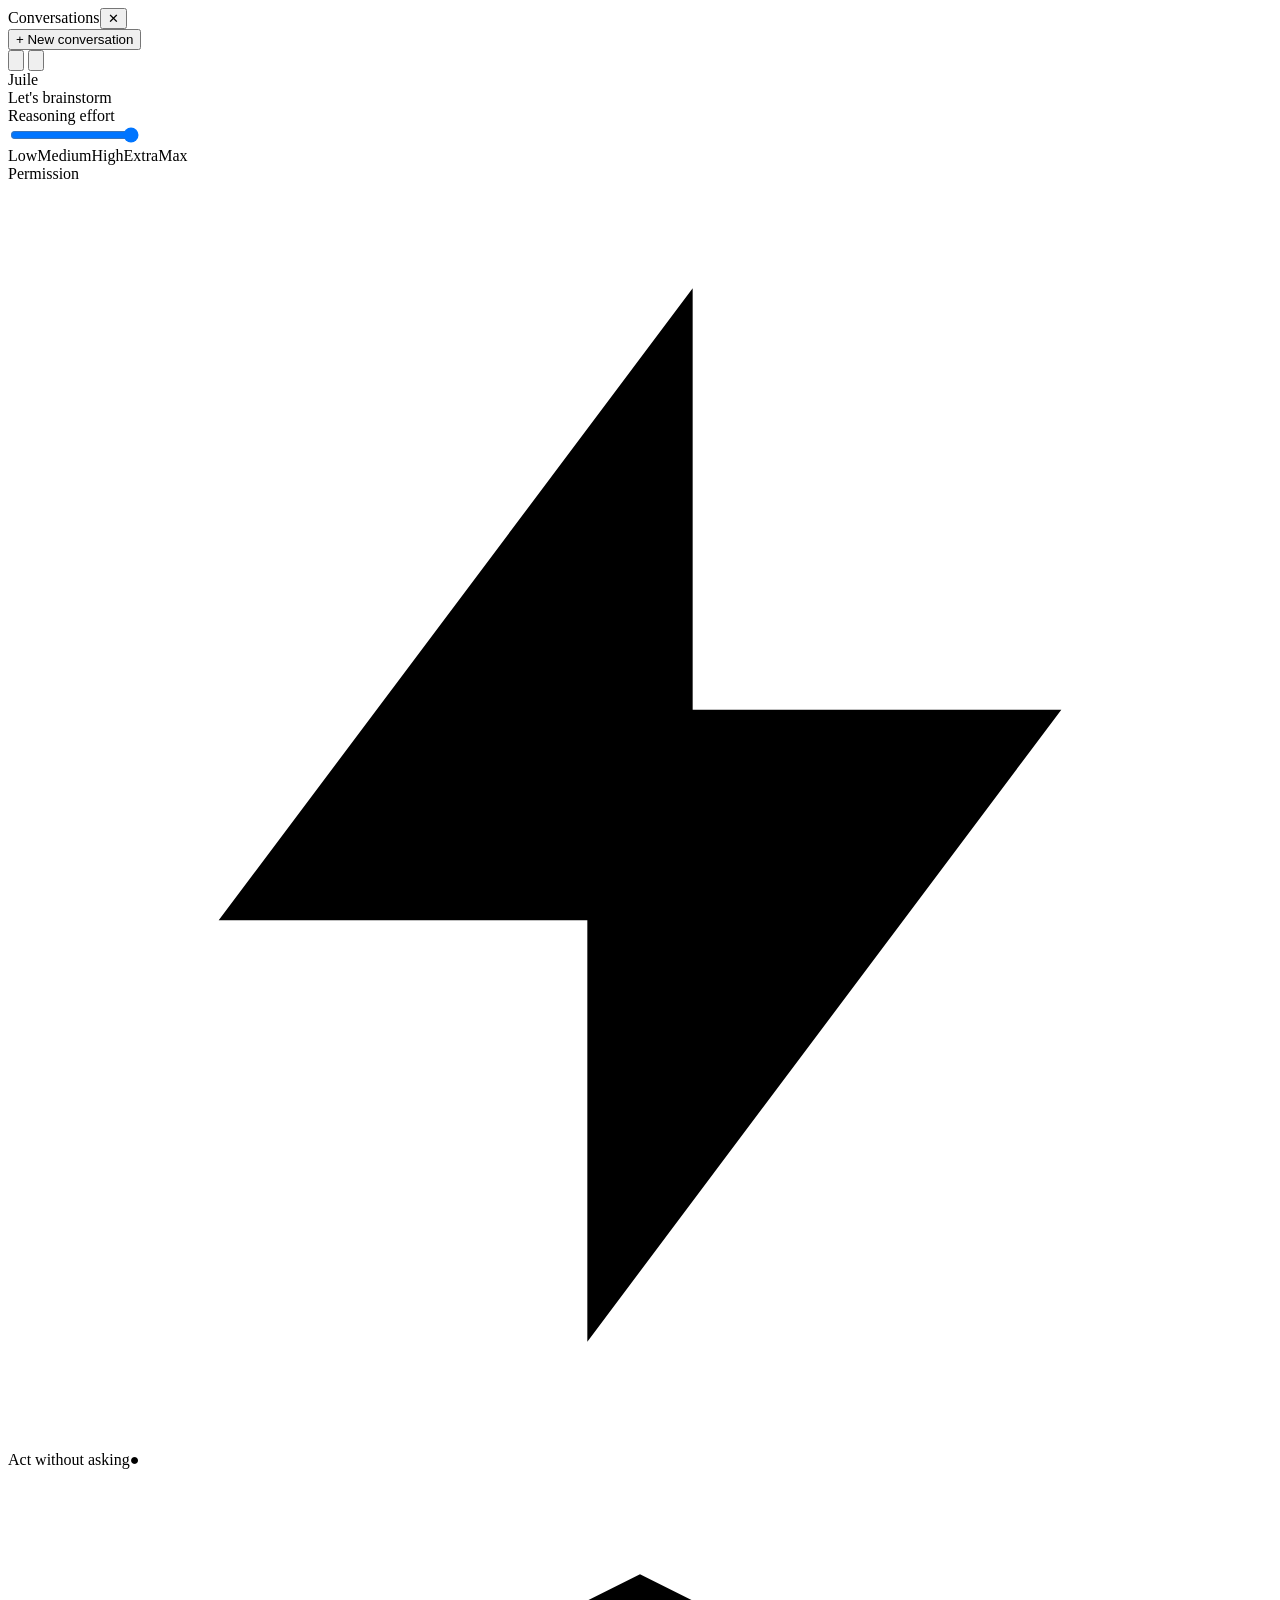
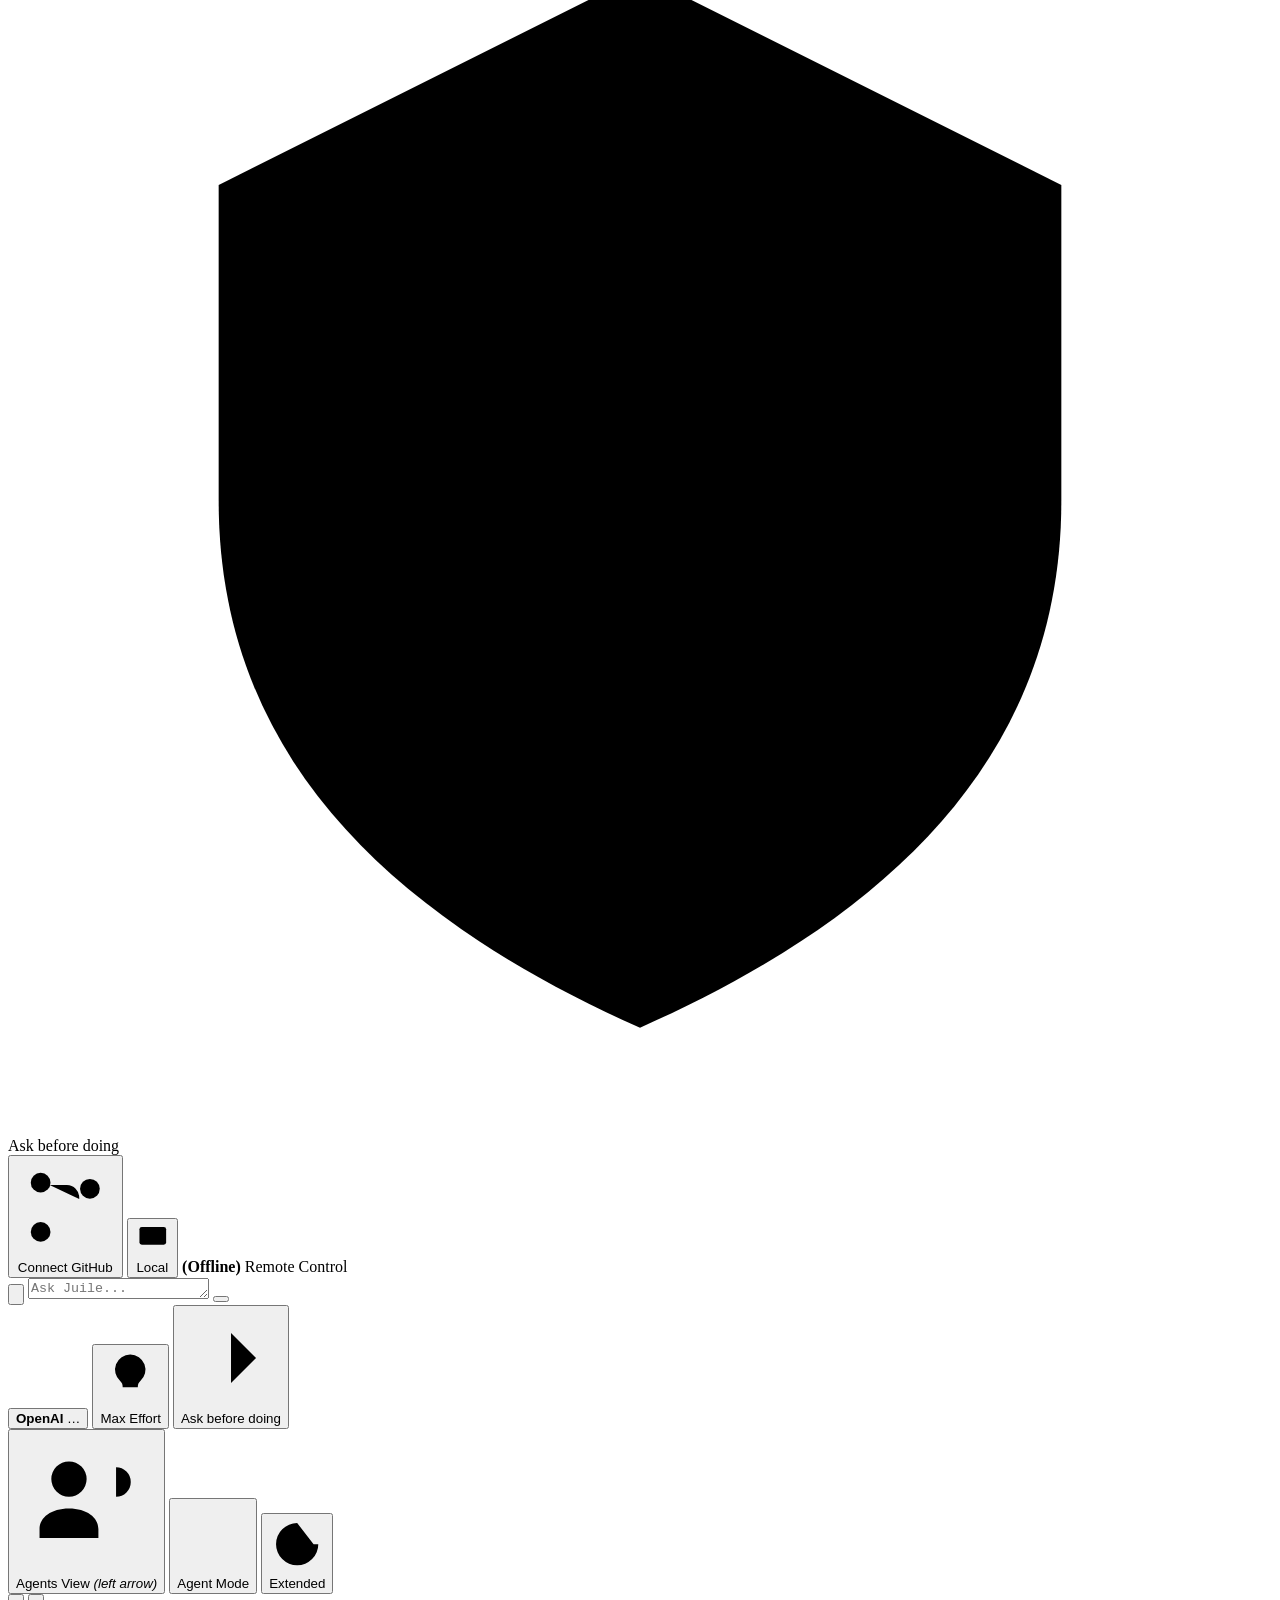
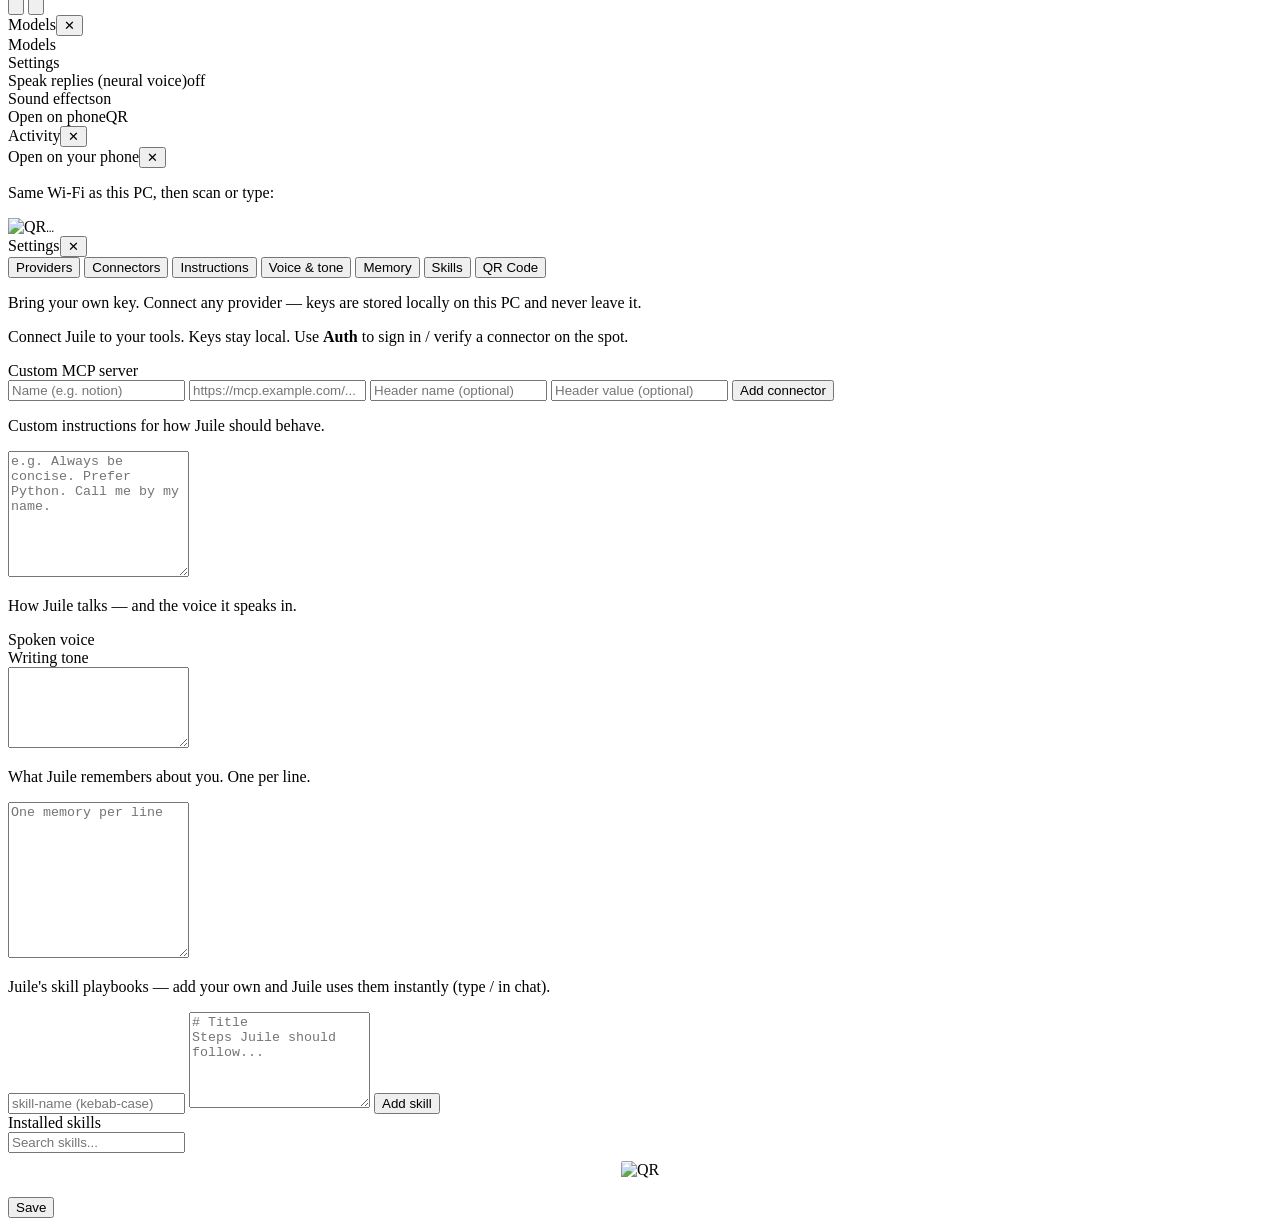
==== juile-arch-linux/web/index.html @ 680b4dbb "Add Juile builds: juile-windows and juile-arch-linux - juile-windows/: Windows build (Juile.bat laun" ====
<!DOCTYPE html>
<html lang="en">
<head>
  <meta charset="UTF-8" />
  <meta name="viewport" content="width=device-width, initial-scale=1.0, maximum-scale=1.0" />
  <title>Juile</title>
  <link rel="icon" type="image/png" href="/logo.png?v=9" />
  <link rel="apple-touch-icon" href="/logo.png?v=9" />
  <link rel="preconnect" href="https://fonts.googleapis.com" />
  <link rel="preconnect" href="https://fonts.gstatic.com" crossorigin />
  <link href="https://fonts.googleapis.com/css2?family=Instrument+Sans:wght@400;500;600;700;800&family=Young+Serif&display=swap" rel="stylesheet" />
  <link rel="stylesheet" href="/styles.css?v=9" />
  <link rel="stylesheet" href="/styles2.css?v=9" />
  <link rel="stylesheet" href="/styles3.css?v=9" />
  <script src="https://cdn.jsdelivr.net/npm/marked/marked.min.js"></script>
  <script src="https://cdn.jsdelivr.net/npm/dompurify@3/dist/purify.min.js"></script>
  <script src="https://cdn.jsdelivr.net/npm/chart.js@4"></script>
</head>
<body>
  <!-- warm gradient background + soft glows -->
  <div class="bg" aria-hidden="true"><span class="glow g1"></span><span class="glow g2"></span><span class="glow g3"></span></div>

  <!-- left conversation sidebar -->
  <aside id="convPanel">
    <div class="cpHead"><span>Conversations</span><button id="cpClose" class="x">✕</button></div>
    <button id="cpNew" class="cpNew">+ New conversation</button>
    <div id="convPanelList"></div>
  </aside>

  <!-- top-left: new conversation + conversations list + title -->
  <header id="topbar">
    <button class="tlbtn" id="iconPlus" title="New conversation"><svg viewBox="0 0 24 24"><line x1="12" y1="5" x2="12" y2="19"/><line x1="5" y1="12" x2="19" y2="12"/></svg></button>
    <button class="tlbtn" id="greetingPill" title="Conversations">
      <svg viewBox="0 0 24 24"><circle cx="12" cy="12" r="8.5"/><circle cx="12" cy="12" r="3"/></svg>
    </button>
    <div id="greetingText" class="convtitle">Juile</div>
  </header>

  <!-- center presence + transcript (fades into the orbs) -->
  <main id="stage">
    <div id="transcript"></div>
    <div id="circles"><span class="circle"></span><span class="circle"></span><span class="circle"></span><span class="circle"></span></div>
    <div id="greeting">Let's brainstorm</div>
  </main>

  <!-- composer -->
  <div id="composer">
    <div id="attachments"></div>
    <div id="imgPreview" class="hidden"></div>
    <div id="jstatus" class="hidden"></div>
    <div id="queue"></div>

    <!-- floating menus (open upward, liquid glass) -->
    <div id="cmdMenu" class="hidden"></div>
    <div id="plusMenu" class="hidden"></div>
    <div id="ghMenu" class="popmenu hidden"></div>
    <div id="localMenu" class="popmenu hidden"></div>
    <div id="modeMenu" class="popmenu hidden"></div>
    <div id="speedMenu" class="popmenu hidden"></div>
    <div id="effortMenu" class="popmenu hidden">
      <div class="dd-title">Reasoning effort</div>
      <input type="range" min="0" max="4" step="1" value="4" id="effortSlider" />
      <div class="dd-scale"><span>Low</span><span>Medium</span><span>High</span><span>Extra</span><span>Max</span></div>
      <div class="dd-title">Permission</div>
      <div class="dd-opt" data-perm="bypass"><svg viewBox="0 0 24 24"><polygon points="13 2 4 14 11 14 11 22 20 10 13 10 13 2"/></svg><span>Act without asking</span><span class="ck" id="ckBypass">●</span></div>
      <div class="dd-opt" data-perm="ask"><svg viewBox="0 0 24 24"><path d="M12 2l8 4v6c0 5-3.5 8-8 10-4.5-2-8-5-8-10V6z"/></svg><span>Ask before doing</span><span class="ck" id="ckAsk"></span></div>
    </div>
    <div id="askMenu" class="hidden"></div>
    <div id="permMenu" class="hidden"></div>

    <div class="cbox">
      <!-- context bar: GitHub repo / Local folder / Remote control -->
      <div id="ctxBar">
        <button class="cchip" id="ghChip" title="GitHub access">
          <svg viewBox="0 0 24 24" class="i-branch"><circle cx="6" cy="6" r="2.4"/><circle cx="6" cy="18" r="2.4"/><circle cx="18" cy="7.5" r="2.4"/><path d="M6 8.4v7.2M8.2 6.6h4.2a3 3 0 0 1 3 3v.4"/></svg>
          <span id="ghChipText">Connect GitHub</span>
        </button>
        <button class="cchip" id="localChip" title="Local folder focus">
          <svg viewBox="0 0 24 24" class="i-local"><rect x="3" y="4" width="18" height="12" rx="1.6"/><path d="M2 20h20"/></svg>
          <span id="localChipText">Local</span>
        </button>
        <span class="cchip status" id="remoteChip" title="Phone ↔ PC link">
          <span class="rdot"></span><b id="remoteState">(Offline)</b>&nbsp;Remote Control
        </span>
      </div>

      <!-- agents view (replaces the input row when toggled) -->
      <div id="agentsView" class="hidden"></div>

      <!-- input row -->
      <div id="inputBar">
        <button class="plus" id="addBtn" title="More"><svg viewBox="0 0 24 24"><line x1="12" y1="5" x2="12" y2="19"/><line x1="5" y1="12" x2="19" y2="12"/></svg></button>
        <textarea id="input" rows="1" placeholder="Ask Juile..."></textarea>
        <button class="send" id="sendBtn" title="Send"></button>
      </div>

      <!-- meta row: model / effort / permission -->
      <div id="metaRow">
        <button class="mchip model" id="modelChip"><b>OpenAI</b> <span id="modelName">…</span></button>
        <span class="mdot"></span>
        <button class="mchip" id="effortPill"><svg viewBox="0 0 24 24" class="i-bulb"><path d="M9 18h6M10 21h4M12 3a6 6 0 0 0-4 10.5c.8.8 1 1.4 1 2.5h6c0-1.1.2-1.7 1-2.5A6 6 0 0 0 12 3z"/></svg><span id="effortLabel">Max Effort</span></button>
        <span class="mdot"></span>
        <button class="mchip" id="permChip"><svg viewBox="0 0 24 24" class="i-perm"><path d="M5 12h13M12 6l6 6-6 6"/></svg><span id="permChipText">Ask before doing</span></button>
      </div>

      <!-- mode row: agents view / interaction mode / speed -->
      <div id="modeRow">
        <button class="mchip" id="agentsBtn"><svg viewBox="0 0 24 24" class="i-agents"><path d="M9 11a3 3 0 1 0 0-6 3 3 0 0 0 0 6zm0 2c-3 0-5 1.5-5 3.5V18h10v-1.5C14 14.5 12 13 9 13zm8-2a2.5 2.5 0 1 0 0-5"/></svg><span>Agents View</span> <i>(left arrow)</i></button>
        <button class="mchip" id="imodeChip"><svg viewBox="0 0 24 24" class="i-mode"><path d="M3 6h18M3 12h18M3 18h12"/></svg><span id="imodeLabel">Agent Mode</span></button>
        <button class="mchip" id="speedChip"><svg viewBox="0 0 24 24" class="i-speed"><path d="M12 3a9 9 0 1 0 9 9h-2M12 12l5-3"/></svg><span id="speedLabel">Extended</span></button>
      </div>
    </div>
  </div>

  <!-- bottom-left: settings + activity -->
  <div id="bottomLeft">
    <button class="blbtn" id="iconTune" title="Settings"><svg viewBox="0 0 24 24"><line x1="4" y1="8" x2="20" y2="8"/><circle cx="9" cy="8" r="2.4"/><line x1="4" y1="16" x2="20" y2="16"/><circle cx="15" cy="16" r="2.4"/></svg></button>
    <button class="blbtn" id="iconShare" title="Activity log"><svg viewBox="0 0 24 24"><circle cx="6" cy="12" r="2.3"/><circle cx="18" cy="6" r="2.3"/><circle cx="18" cy="18" r="2.3"/><line x1="8" y1="11" x2="16" y2="7"/><line x1="8" y1="13" x2="16" y2="17"/></svg></button>
  </div>

  <input type="file" id="fileInput" multiple hidden />

  <div id="modelPanel" class="panel hidden">
    <div class="panel-head">Models<button class="x" data-close="modelPanel">✕</button></div>
    <div id="providerList"></div>
    <div class="panel-sub">Models</div>
    <div id="modelList"></div>
    <div class="panel-sub">Settings</div>
    <div class="opt" id="ttsToggle"><span>Speak replies (neural voice)</span><span class="badge" id="ttsState">off</span></div>
    <div class="opt" id="sfxToggle"><span>Sound effects</span><span class="badge on" id="sfxState">on</span></div>
    <div class="opt" id="phoneOpt"><span>Open on phone</span><span class="badge">QR</span></div>
  </div>

  <aside id="logPanel" class="hidden">
    <div class="panel-head">Activity<button class="x" data-close="logPanel">✕</button></div>
    <div id="logItems"></div>
  </aside>

  <div id="phonePanel" class="panel hidden">
    <div class="panel-head">Open on your phone<button class="x" data-close="phonePanel">✕</button></div>
    <p class="muted">Same Wi-Fi as this PC, then scan or type:</p>
    <img id="qr" src="/qr.png" alt="QR" /><code id="lanUrl">…</code>
  </div>

  <!-- settings modal -->
  <div id="settingsModal" class="modal hidden">
    <div class="modal-card">
      <div class="modal-head"><span>Settings</span><button class="x" data-close="settingsModal">✕</button></div>
      <div class="setrow">
      <div class="tabs">
        <button class="tab sel" data-tab="providers">Providers</button>
        <button class="tab" data-tab="conn">Connectors</button>
        <button class="tab" data-tab="instr">Instructions</button>
        <button class="tab" data-tab="tone">Voice &amp; tone</button>
        <button class="tab" data-tab="mem">Memory</button>
        <button class="tab" data-tab="skills">Skills</button>
        <button class="tab" data-tab="qr">QR Code</button>
      </div>
      <div class="setpanes">

      <div class="tabpane" data-pane="providers">
        <p class="muted small">Bring your own key. Connect any provider — keys are stored locally on this PC and never leave it.</p>
        <div id="provForm"></div>
      </div>

      <div class="tabpane hidden" data-pane="conn">
        <p class="muted small">Connect Juile to your tools. Keys stay local. Use <b>Auth</b> to sign in / verify a connector on the spot.</p>
        <div id="mcpForm"></div>
        <div class="panel-sub">Custom MCP server</div>
        <input id="connName" placeholder="Name (e.g. notion)" />
        <input id="connUrl" placeholder="https://mcp.example.com/..." />
        <input id="connHName" placeholder="Header name (optional)" />
        <input id="connHVal" placeholder="Header value (optional)" />
        <button id="connAdd" class="primary">Add connector</button>
        <div id="connList"></div>
      </div>

      <div class="tabpane hidden" data-pane="instr">
        <p class="muted small">Custom instructions for how Juile should behave.</p>
        <textarea id="setInstr" rows="8" placeholder="e.g. Always be concise. Prefer Python. Call me by my name."></textarea>
      </div>
      <div class="tabpane hidden" data-pane="tone">
        <p class="muted small">How Juile talks — and the voice it speaks in.</p>
        <div class="panel-sub">Spoken voice</div>
        <div id="voicePicker" class="voicegrid"></div>
        <div class="panel-sub">Writing tone</div>
        <textarea id="setTone" rows="5"></textarea>
      </div>
      <div class="tabpane hidden" data-pane="mem">
        <p class="muted small">What Juile remembers about you. One per line.</p>
        <textarea id="setMem" rows="10" placeholder="One memory per line"></textarea>
      </div>
      <div class="tabpane hidden" data-pane="skills">
        <p class="muted small">Juile's skill playbooks — add your own and Juile uses them instantly (type / in chat).</p>
        <input id="skillName" placeholder="skill-name (kebab-case)" />
        <textarea id="skillBody" rows="6" placeholder="# Title&#10;Steps Juile should follow..."></textarea>
        <button id="skillAdd" class="primary">Add skill</button>
        <div class="panel-sub">Installed skills</div>
        <input id="skillSearch" placeholder="Search skills..." />
        <div id="skillList" style="max-height:240px;overflow:auto"></div>
      </div>
      <div class="tabpane hidden" data-pane="qr" style="text-align:center">
        <img id="qr2" src="/qr.png" alt="QR" style="width:200px;background:#fff;border-radius:10px;padding:8px" />
        <code id="lanUrl2" style="display:block;margin-top:10px"></code>
      </div>
      </div></div>
      <div class="modal-foot"><button id="setSave" class="primary">Save</button></div>
    </div>
  </div>

  <script src="/app.js?v=9"></script>
  <script src="/app2.js?v=9"></script>
  <script src="/app3.js?v=9"></script>
</body>
</html>
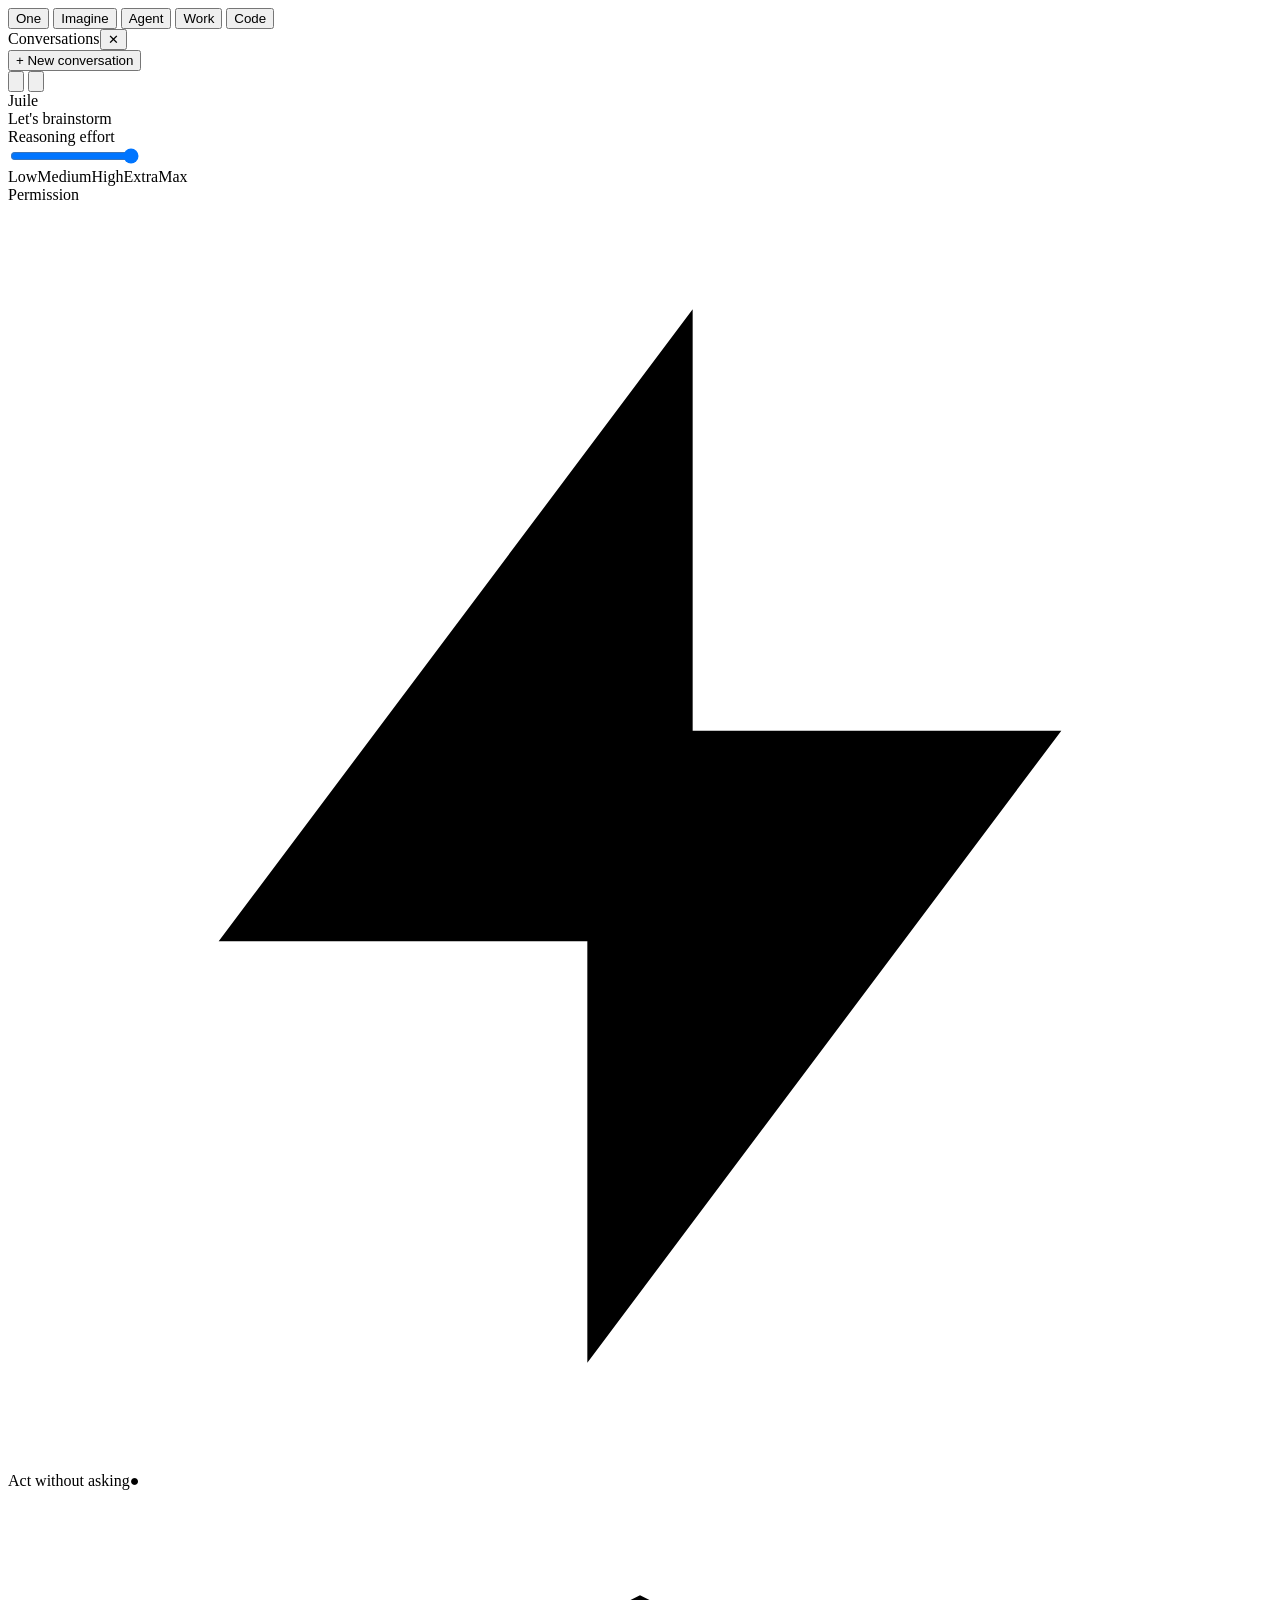
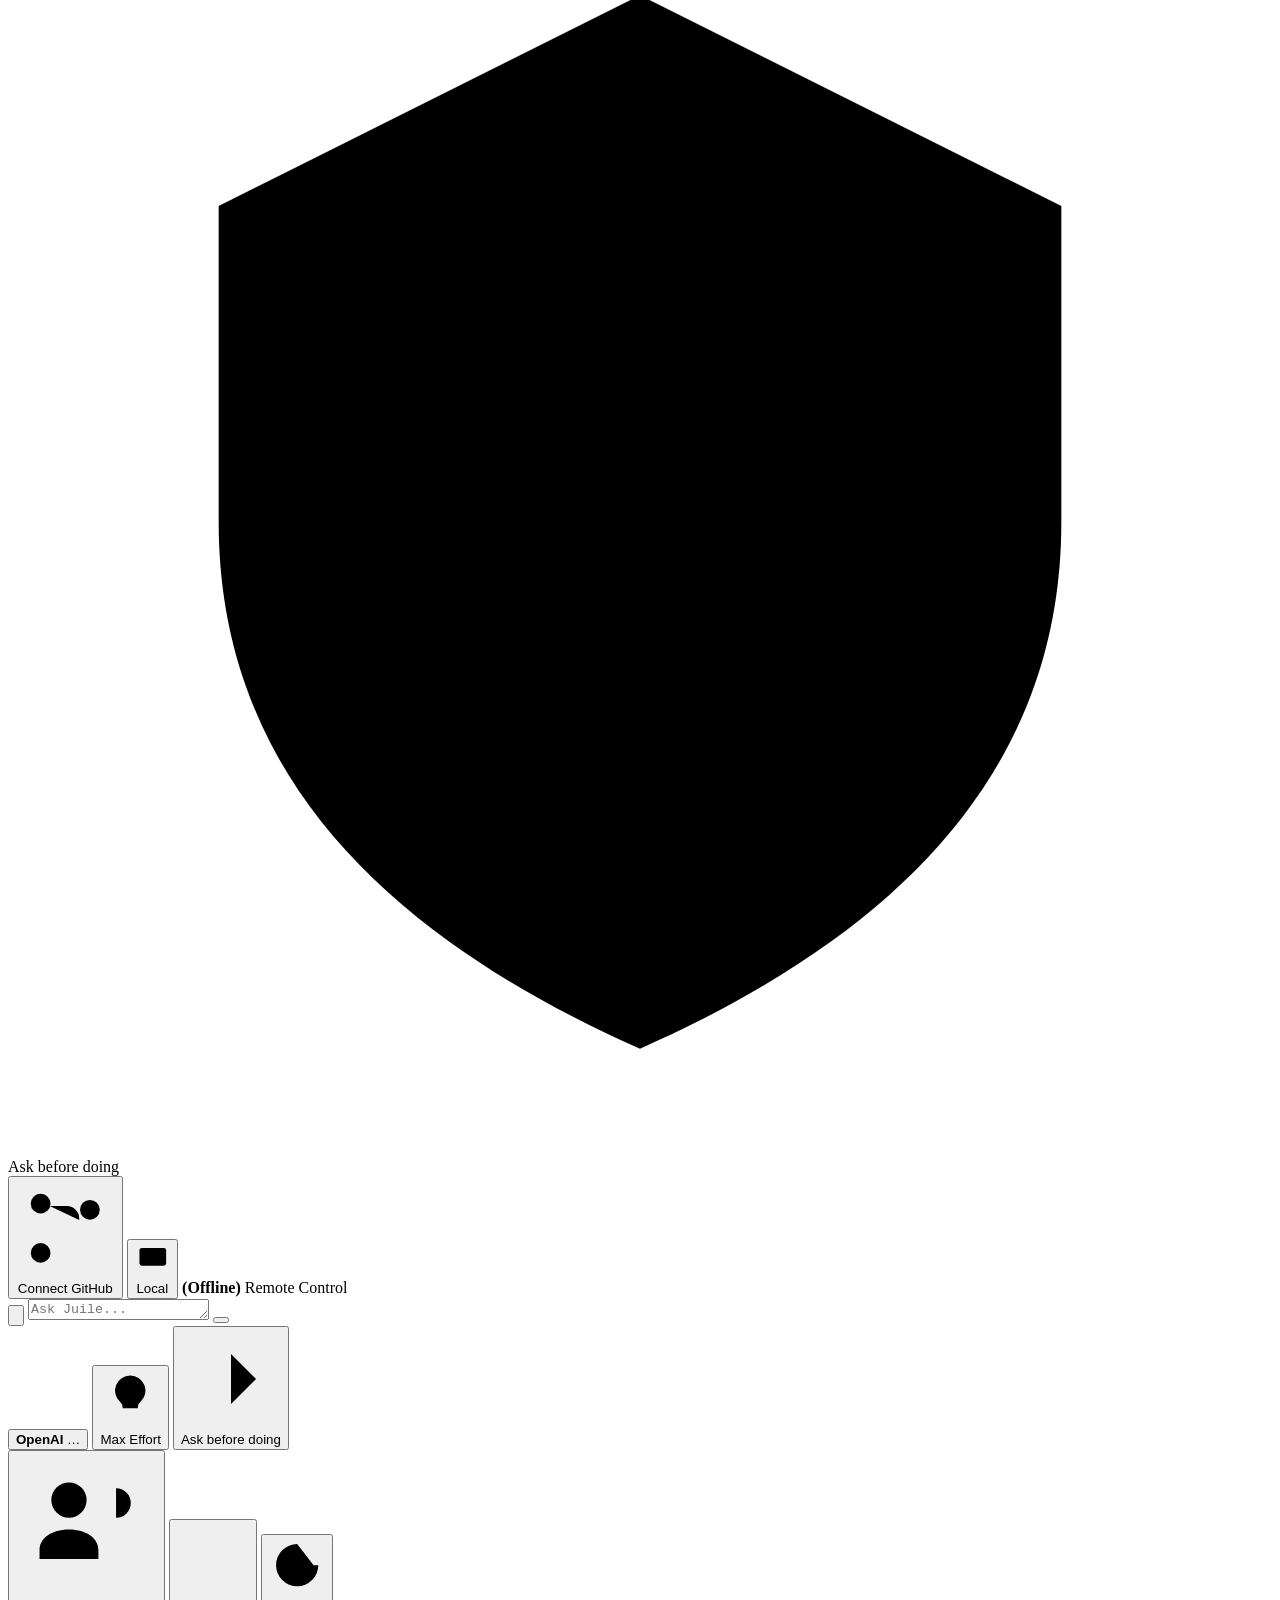
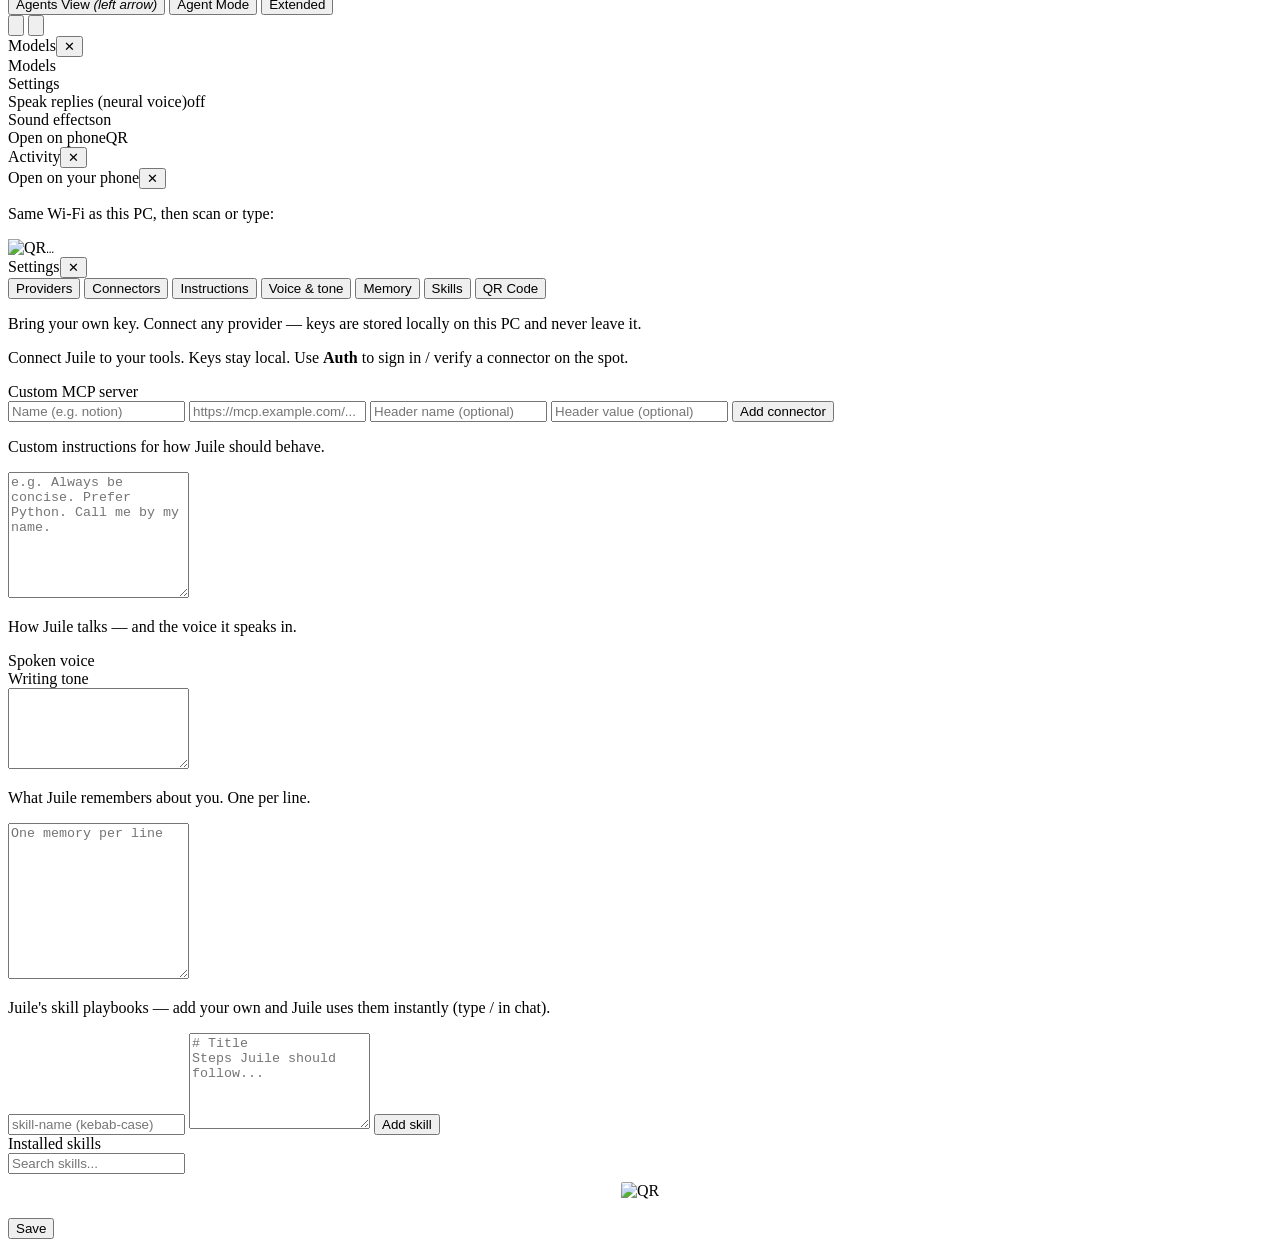
==== commit 98705ee5: "Add Infinite Agents mode + top sections nav (One/Imagine/Agent/Work/Code) #2 Infinite Agents: new in" ====
--- a/juile-arch-linux/web/index.html
+++ b/juile-arch-linux/web/index.html
@@ -4,14 +4,14 @@
   <meta charset="UTF-8" />
   <meta name="viewport" content="width=device-width, initial-scale=1.0, maximum-scale=1.0" />
   <title>Juile</title>
-  <link rel="icon" type="image/png" href="/logo.png?v=9" />
-  <link rel="apple-touch-icon" href="/logo.png?v=9" />
+  <link rel="icon" type="image/png" href="/logo.png?v=12" />
+  <link rel="apple-touch-icon" href="/logo.png?v=12" />
   <link rel="preconnect" href="https://fonts.googleapis.com" />
   <link rel="preconnect" href="https://fonts.gstatic.com" crossorigin />
   <link href="https://fonts.googleapis.com/css2?family=Instrument+Sans:wght@400;500;600;700;800&family=Young+Serif&display=swap" rel="stylesheet" />
-  <link rel="stylesheet" href="/styles.css?v=9" />
-  <link rel="stylesheet" href="/styles2.css?v=9" />
-  <link rel="stylesheet" href="/styles3.css?v=9" />
+  <link rel="stylesheet" href="/styles.css?v=12" />
+  <link rel="stylesheet" href="/styles2.css?v=12" />
+  <link rel="stylesheet" href="/styles3.css?v=12" />
   <script src="https://cdn.jsdelivr.net/npm/marked/marked.min.js"></script>
   <script src="https://cdn.jsdelivr.net/npm/dompurify@3/dist/purify.min.js"></script>
   <script src="https://cdn.jsdelivr.net/npm/chart.js@4"></script>
@@ -19,6 +19,16 @@
 <body>
   <!-- warm gradient background + soft glows -->
   <div class="bg" aria-hidden="true"><span class="glow g1"></span><span class="glow g2"></span><span class="glow g3"></span></div>
+
+  <!-- top sections nav -->
+  <nav id="topnav" aria-label="Sections">
+    <button class="navsec" data-sec="one">One</button>
+    <button class="navsec" data-sec="imagine">Imagine</button>
+    <button class="navsec sel" data-sec="agent">Agent</button>
+    <button class="navsec" data-sec="work">Work</button>
+    <button class="navsec" data-sec="code">Code</button>
+  </nav>
+  <div id="toast" class="hidden"></div>
 
   <!-- left conversation sidebar -->
   <aside id="convPanel">
@@ -172,6 +182,7 @@
         <input id="connHName" placeholder="Header name (optional)" />
         <input id="connHVal" placeholder="Header value (optional)" />
         <button id="connAdd" class="primary">Add connector</button>
+        <div id="connMsg" class="muted small"></div>
         <div id="connList"></div>
       </div>
 
@@ -208,8 +219,8 @@
     </div>
   </div>
 
-  <script src="/app.js?v=9"></script>
-  <script src="/app2.js?v=9"></script>
-  <script src="/app3.js?v=9"></script>
+  <script src="/app.js?v=12"></script>
+  <script src="/app2.js?v=12"></script>
+  <script src="/app3.js?v=12"></script>
 </body>
 </html>
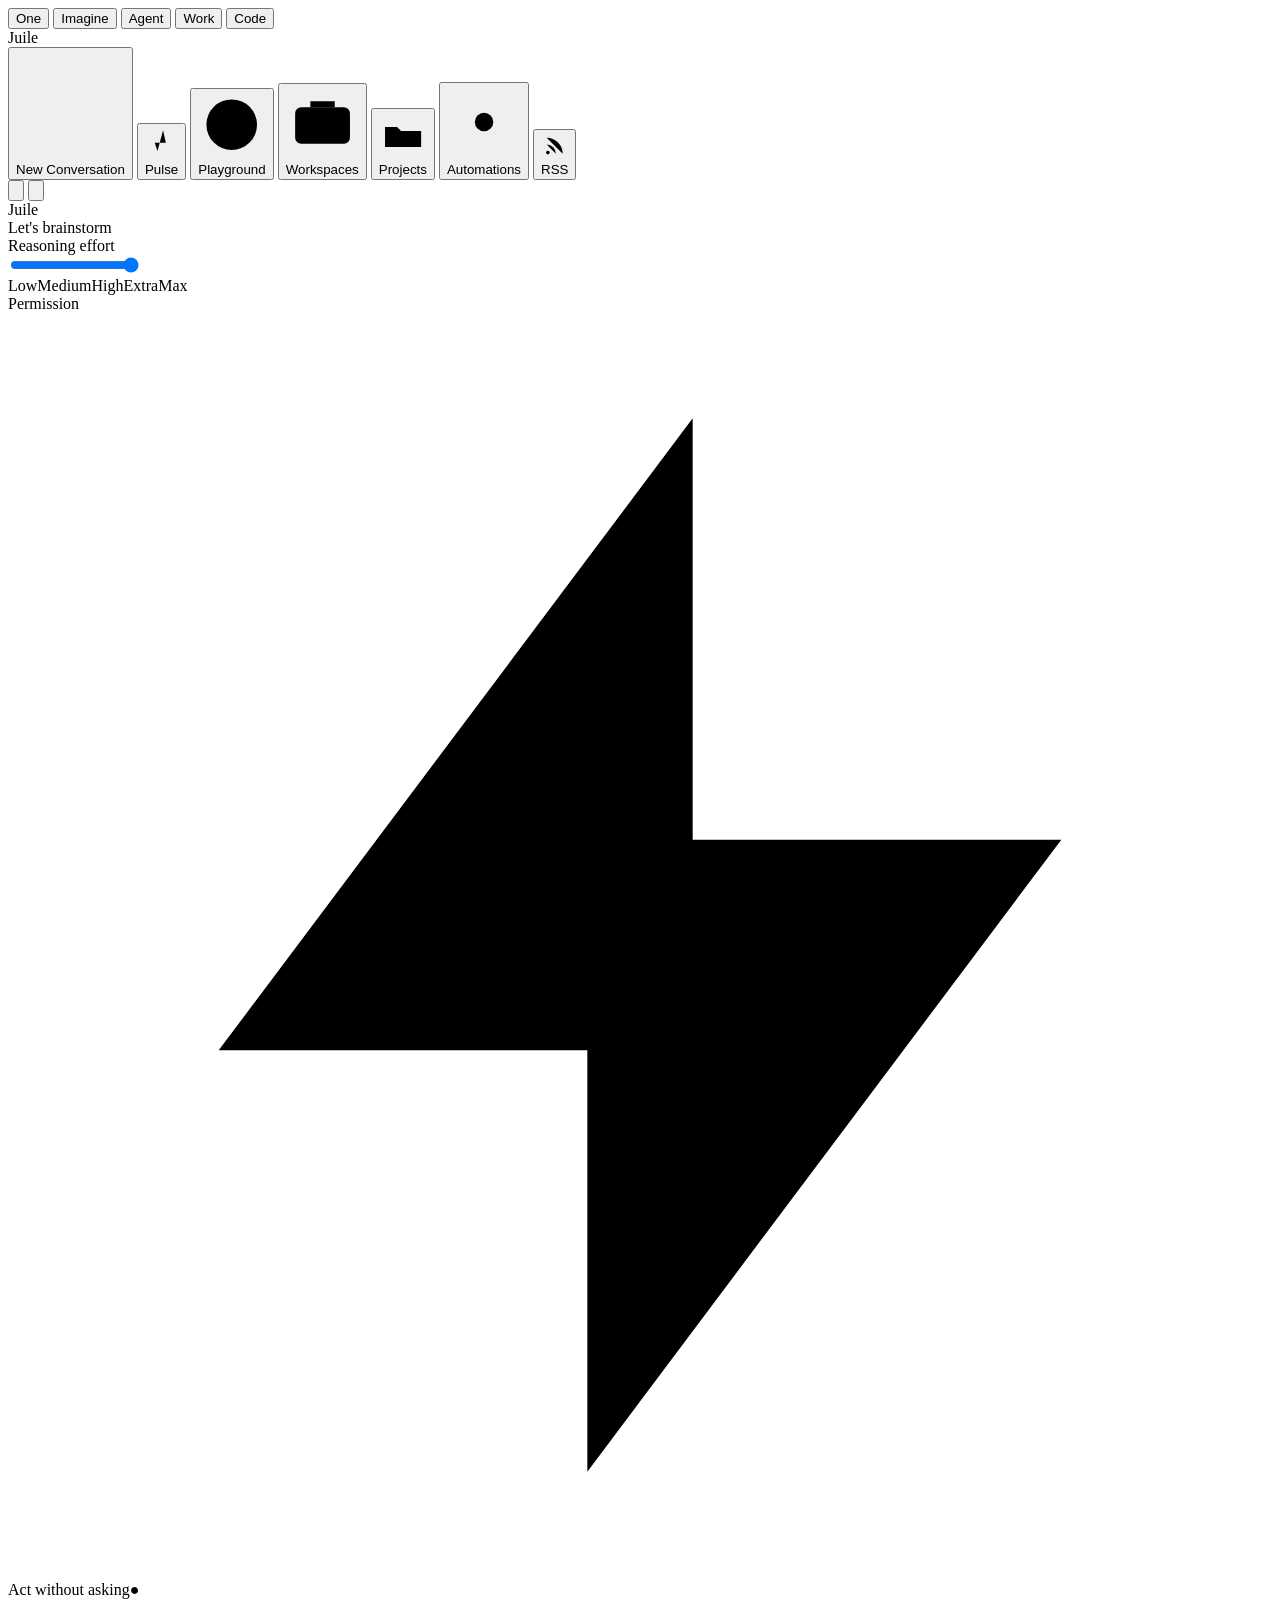
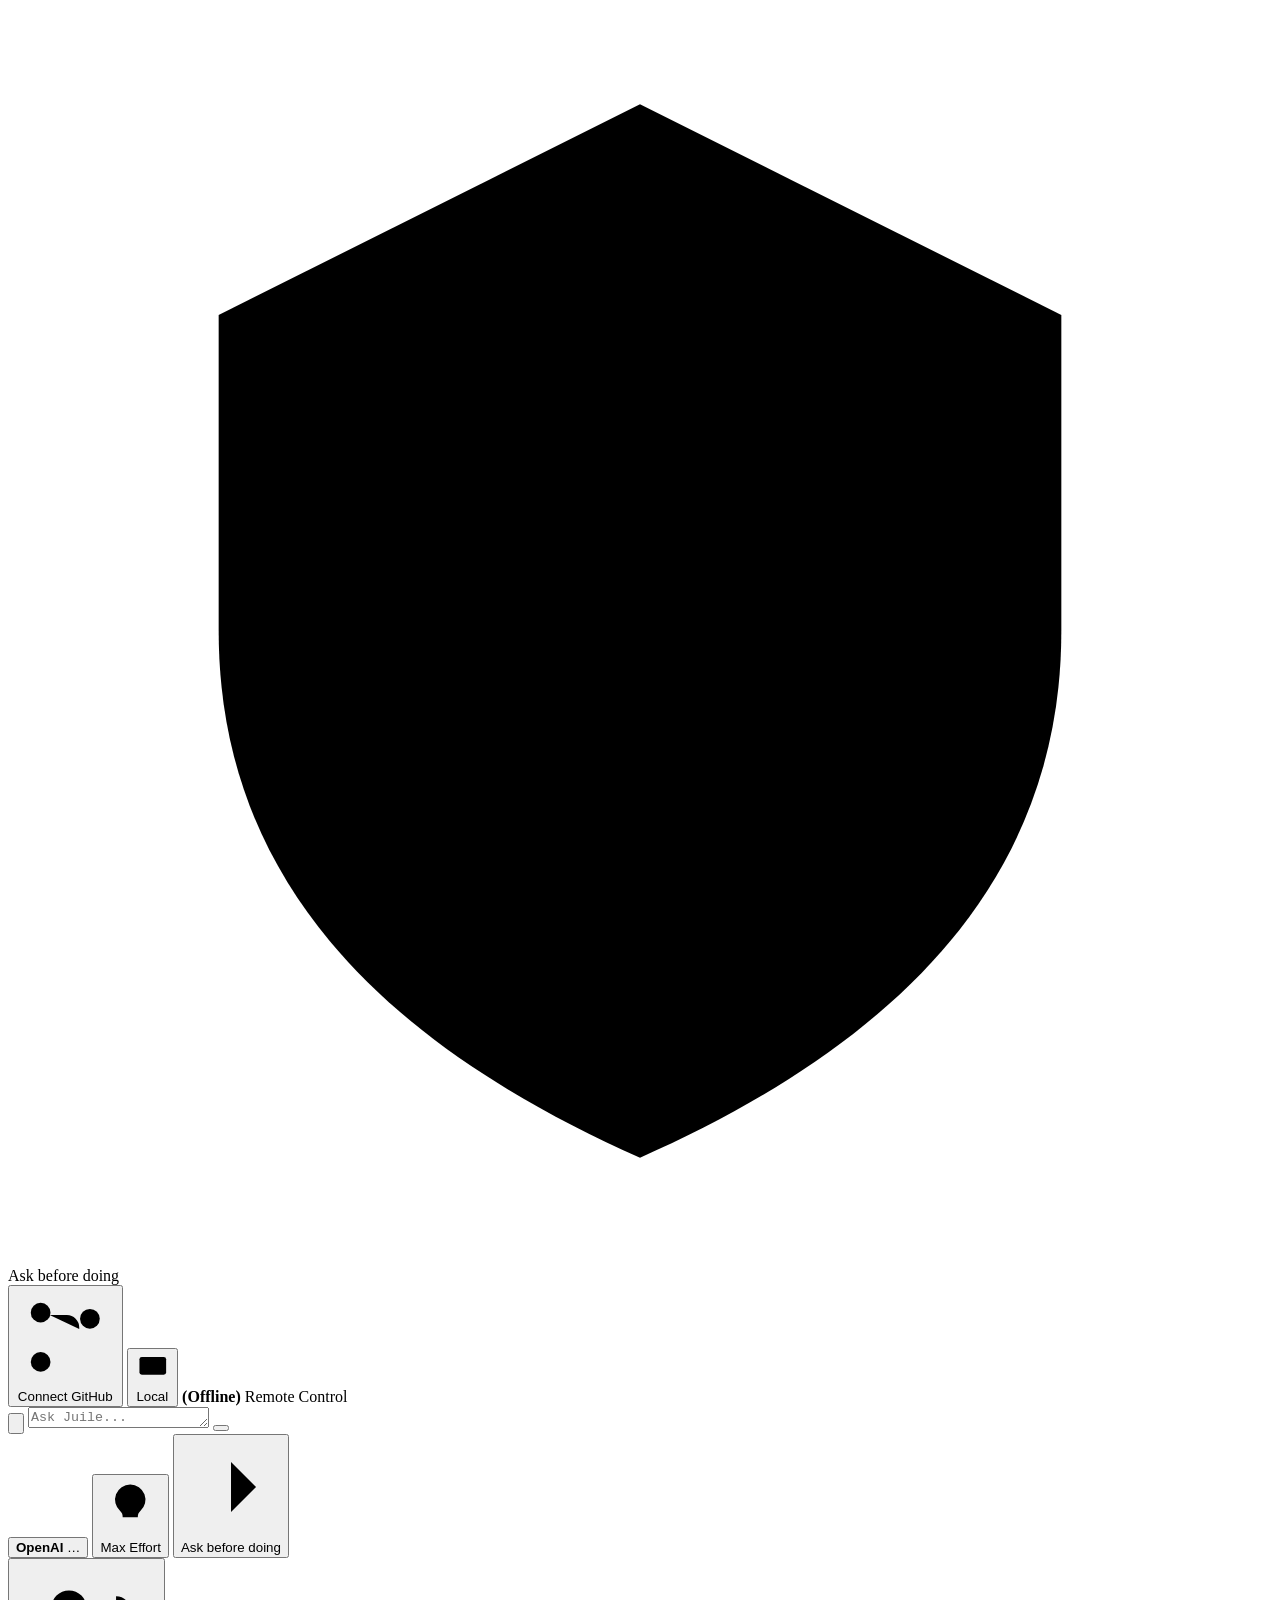
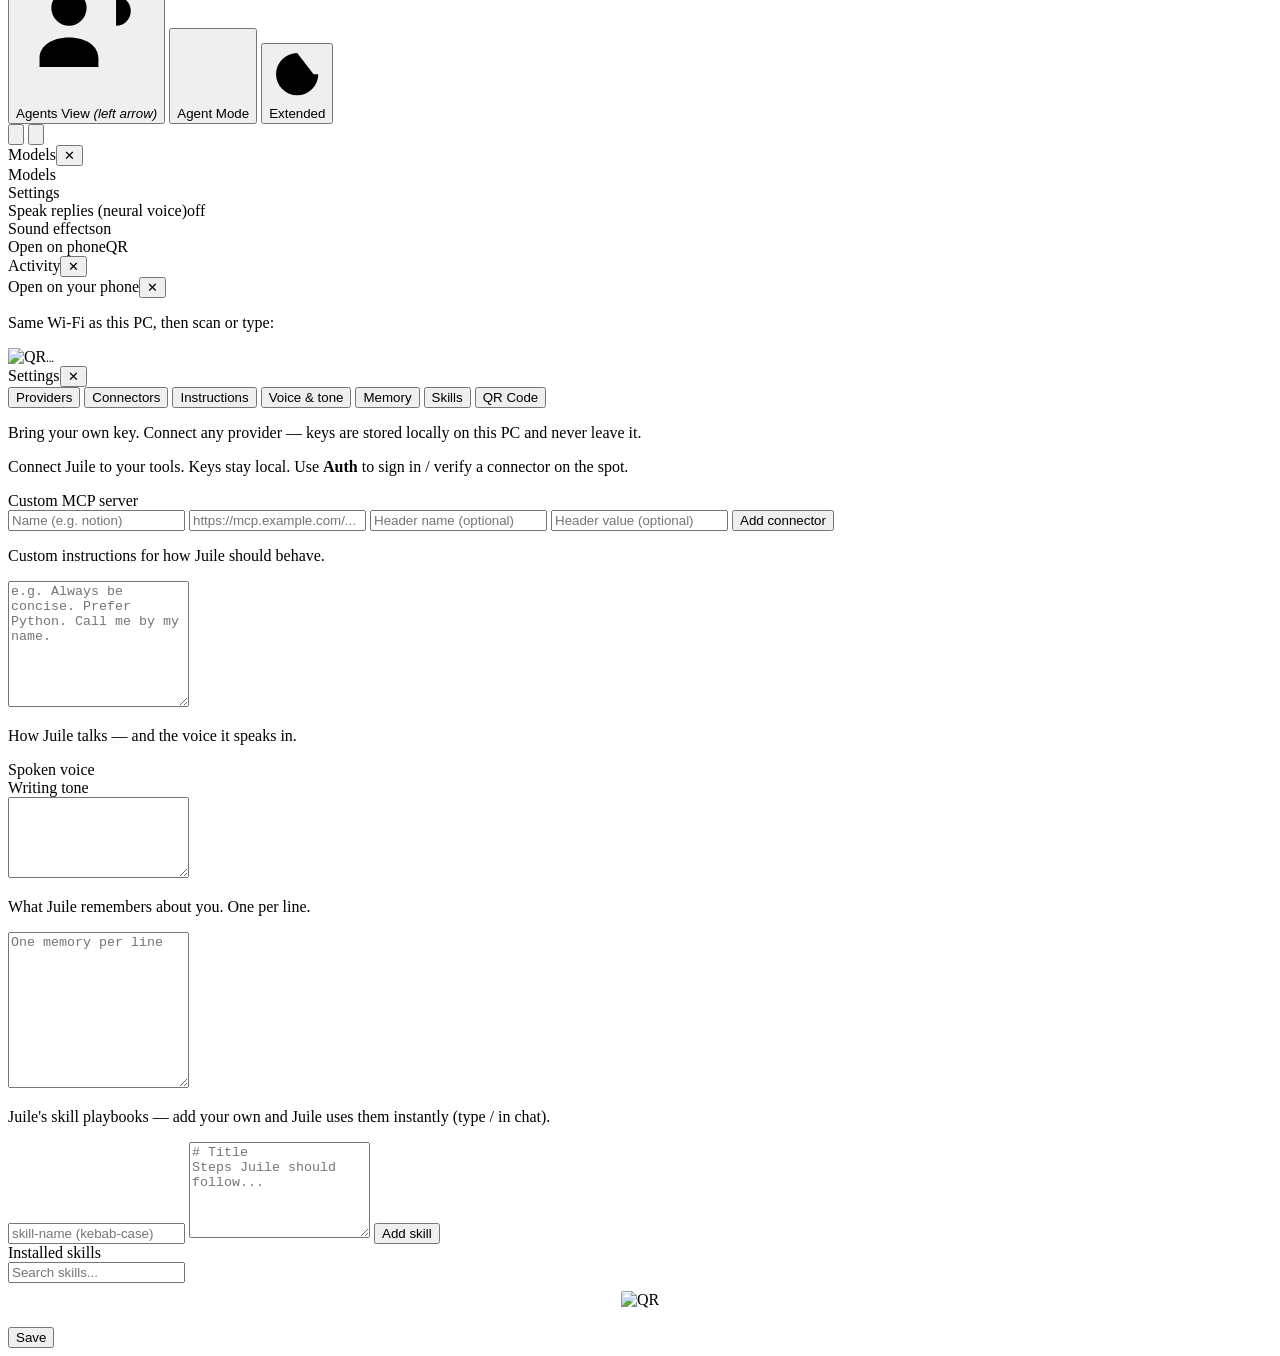
==== commit 42c828c6: "Add permanent left sidebar (redesign): action list + conversation list New permanent 290px warm-glas" ====
--- a/juile-arch-linux/web/index.html
+++ b/juile-arch-linux/web/index.html
@@ -4,14 +4,14 @@
   <meta charset="UTF-8" />
   <meta name="viewport" content="width=device-width, initial-scale=1.0, maximum-scale=1.0" />
   <title>Juile</title>
-  <link rel="icon" type="image/png" href="/logo.png?v=12" />
-  <link rel="apple-touch-icon" href="/logo.png?v=12" />
+  <link rel="icon" type="image/png" href="/logo.png?v=15" />
+  <link rel="apple-touch-icon" href="/logo.png?v=15" />
   <link rel="preconnect" href="https://fonts.googleapis.com" />
   <link rel="preconnect" href="https://fonts.gstatic.com" crossorigin />
   <link href="https://fonts.googleapis.com/css2?family=Instrument+Sans:wght@400;500;600;700;800&family=Young+Serif&display=swap" rel="stylesheet" />
-  <link rel="stylesheet" href="/styles.css?v=12" />
-  <link rel="stylesheet" href="/styles2.css?v=12" />
-  <link rel="stylesheet" href="/styles3.css?v=12" />
+  <link rel="stylesheet" href="/styles.css?v=15" />
+  <link rel="stylesheet" href="/styles2.css?v=15" />
+  <link rel="stylesheet" href="/styles3.css?v=15" />
   <script src="https://cdn.jsdelivr.net/npm/marked/marked.min.js"></script>
   <script src="https://cdn.jsdelivr.net/npm/dompurify@3/dist/purify.min.js"></script>
   <script src="https://cdn.jsdelivr.net/npm/chart.js@4"></script>
@@ -32,8 +32,16 @@
 
   <!-- left conversation sidebar -->
   <aside id="convPanel">
-    <div class="cpHead"><span>Conversations</span><button id="cpClose" class="x">✕</button></div>
-    <button id="cpNew" class="cpNew">+ New conversation</button>
+    <div class="sbBrand"><img src="/logo.png?v=15" alt=""/><span>Juile</span></div>
+    <nav class="sbActions">
+      <button class="sbAct" data-act="new"><svg viewBox="0 0 24 24"><line x1="12" y1="5" x2="12" y2="19"/><line x1="5" y1="12" x2="19" y2="12"/></svg><span>New Conversation</span></button>
+      <button class="sbAct" data-act="pulse"><svg viewBox="0 0 24 24"><path d="M3 12h4l2 6 4-15 2 9h6"/></svg><span>Pulse</span></button>
+      <button class="sbAct" data-act="playground"><svg viewBox="0 0 24 24"><circle cx="12" cy="12" r="9"/><circle cx="9.5" cy="10.5" r="1.2"/><circle cx="14.5" cy="10.5" r="1.2"/></svg><span>Playground</span></button>
+      <button class="sbAct" data-act="workspaces"><svg viewBox="0 0 24 24"><rect x="3" y="7" width="18" height="12" rx="2"/><path d="M8 7V5h8v2"/></svg><span>Workspaces</span></button>
+      <button class="sbAct" data-act="projects"><svg viewBox="0 0 24 24"><path d="M3 8h6l2 2h10v8H3z"/></svg><span>Projects</span></button>
+      <button class="sbAct" data-act="automations"><svg viewBox="0 0 24 24"><circle cx="12" cy="12" r="3"/><path d="M12 4v3M12 17v3M4 12h3M17 12h3"/></svg><span>Automations</span></button>
+      <button class="sbAct" data-act="rss"><svg viewBox="0 0 24 24"><circle cx="6" cy="18" r="1.6"/><path d="M5 11a8 8 0 0 1 8 8M5 5a14 14 0 0 1 14 14"/></svg><span>RSS</span></button>
+    </nav>
     <div id="convPanelList"></div>
   </aside>
 
@@ -219,8 +227,8 @@
     </div>
   </div>
 
-  <script src="/app.js?v=12"></script>
-  <script src="/app2.js?v=12"></script>
-  <script src="/app3.js?v=12"></script>
+  <script src="/app.js?v=15"></script>
+  <script src="/app2.js?v=15"></script>
+  <script src="/app3.js?v=15"></script>
 </body>
 </html>
